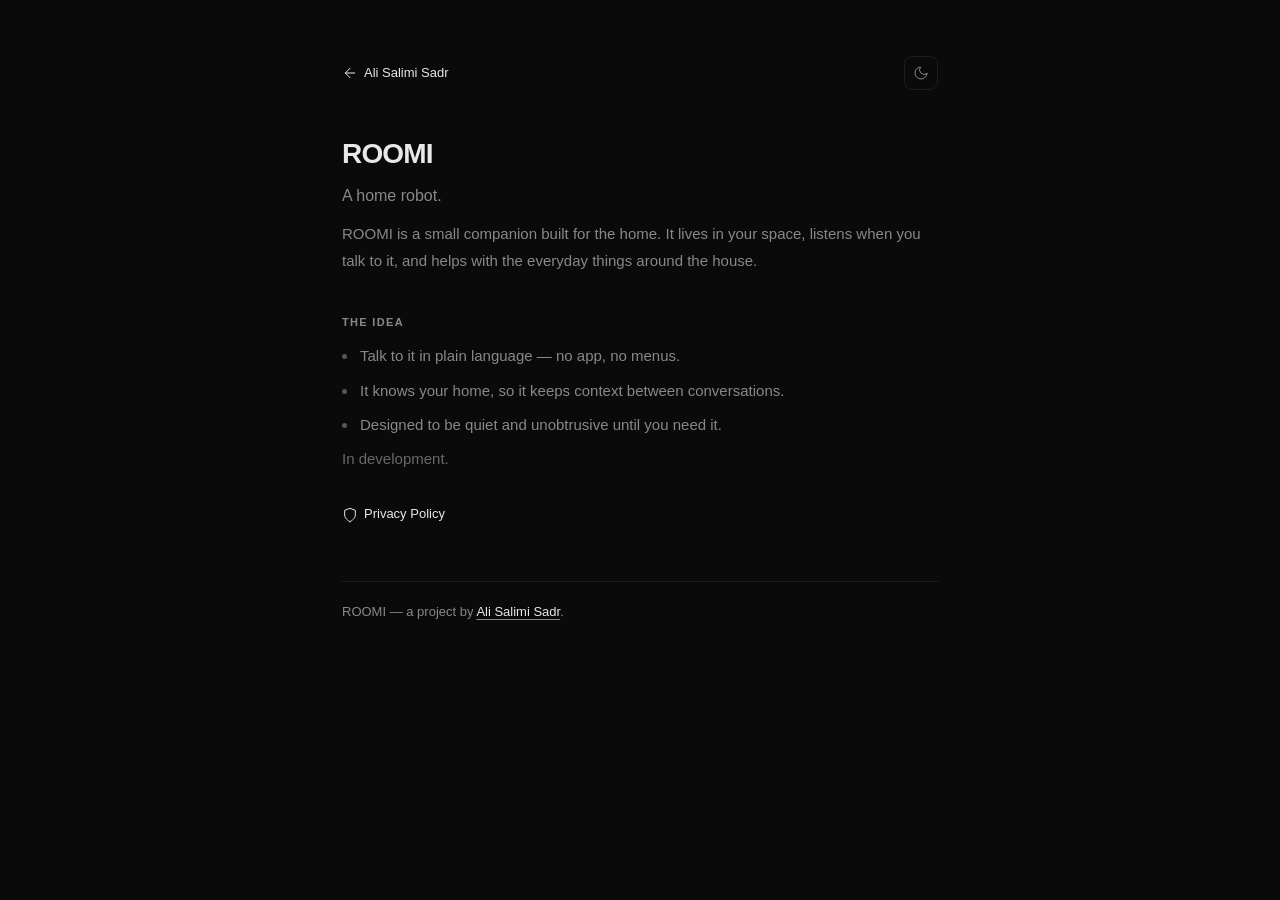
==== roomi/index.html @ 7fc235e6 "some changes" ====
<!DOCTYPE html>
<html lang="en">
<head>
  <meta charset="UTF-8" />
  <meta name="viewport" content="width=device-width, initial-scale=1.0" />

  <title>ROOMI | Home Robot</title>
  <meta name="description" content="ROOMI is a home robot — a small companion that lives in your space, listens, and helps with everyday things around the house." />
  <meta name="author" content="Ali Salimi Sadr" />
  <meta name="robots" content="index, follow" />
  <meta name="theme-color" content="#0a0a0a" />
  <link rel="canonical" href="https://similas.github.io/roomi/" />

  <meta property="og:title" content="ROOMI | Home Robot" />
  <meta property="og:description" content="A home robot — a small companion that lives in your space, listens, and helps with everyday things around the house." />
  <meta property="og:type" content="website" />
  <meta property="og:url" content="https://similas.github.io/roomi/" />

  <link rel="stylesheet" href="../styles.css" />
</head>
<body>

  <main class="subpage">

    <nav class="subpage-nav" aria-label="Page navigation">
      <a class="back-link" href="../">
        <svg width="16" height="16" viewBox="0 0 24 24" fill="none" stroke="currentColor" stroke-width="1.5" stroke-linecap="round" stroke-linejoin="round"><line x1="19" y1="12" x2="5" y2="12"/><polyline points="12 19 5 12 12 5"/></svg>
        <span>Ali Salimi Sadr</span>
      </a>
      <button class="theme-toggle" id="themeToggle" aria-label="Toggle theme">
        <svg class="icon-sun" width="16" height="16" viewBox="0 0 24 24" fill="none" stroke="currentColor" stroke-width="1.5" stroke-linecap="round" stroke-linejoin="round">
          <circle cx="12" cy="12" r="5"/><line x1="12" y1="1" x2="12" y2="3"/><line x1="12" y1="21" x2="12" y2="23"/><line x1="4.22" y1="4.22" x2="5.64" y2="5.64"/><line x1="18.36" y1="18.36" x2="19.78" y2="19.78"/><line x1="1" y1="12" x2="3" y2="12"/><line x1="21" y1="12" x2="23" y2="12"/><line x1="4.22" y1="19.78" x2="5.64" y2="18.36"/><line x1="18.36" y1="5.64" x2="19.78" y2="4.22"/>
        </svg>
        <svg class="icon-moon" width="16" height="16" viewBox="0 0 24 24" fill="none" stroke="currentColor" stroke-width="1.5" stroke-linecap="round" stroke-linejoin="round">
          <path d="M21 12.79A9 9 0 1 1 11.21 3 7 7 0 0 0 21 12.79z"/>
        </svg>
      </button>
    </nav>

    <h1>ROOMI</h1>
    <p class="lede">A home robot.</p>

    <p>
      ROOMI is a small companion built for the home. It lives in your space, listens when
      you talk to it, and helps with the everyday things around the house.
    </p>

    <h2>The idea</h2>
    <ul>
      <li>Talk to it in plain language — no app, no menus.</li>
      <li>It knows your home, so it keeps context between conversations.</li>
      <li>Designed to be quiet and unobtrusive until you need it.</li>
    </ul>

    <p class="meta-note">In development.</p>

    <div class="subpage-actions">
      <a class="back-link" href="privacy-policy/">
        <svg width="16" height="16" viewBox="0 0 24 24" fill="none" stroke="currentColor" stroke-width="1.5" stroke-linecap="round" stroke-linejoin="round"><path d="M12 22s8-4 8-10V5l-8-3-8 3v7c0 6 8 10 8 10z"/></svg>
        <span>Privacy Policy</span>
      </a>
    </div>

    <footer class="subpage-footer">
      ROOMI — a project by <a href="../">Ali Salimi Sadr</a>.
    </footer>

  </main>

  <script>
    const root = document.documentElement;
    const toggle = document.getElementById("themeToggle");
    root.setAttribute("data-theme", localStorage.getItem("theme") === "light" ? "light" : "dark");

    toggle.addEventListener("click", () => {
      const next = root.getAttribute("data-theme") === "light" ? "dark" : "light";
      root.setAttribute("data-theme", next);
      localStorage.setItem("theme", next);
    });
  </script>
</body>
</html>
---- styles.css ----
:root {
  --bg: #0a0a0a;
  --bg-sidebar: #0f0f0f;
  --surface: rgba(255,255,255,0.04);
  --border: rgba(255,255,255,0.08);
  --text: #e8e8e6;
  --text-secondary: #888;
  --transition: 300ms ease;
}

:root[data-theme="light"] {
  --bg: #fafafa;
  --bg-sidebar: #f0f0ee;
  --surface: rgba(0,0,0,0.03);
  --border: rgba(0,0,0,0.08);
  --text: #111;
  --text-secondary: #666;
}

*,
*::before,
*::after {
  box-sizing: border-box;
  margin: 0;
  padding: 0;
}

html {
  -webkit-font-smoothing: antialiased;
  -moz-osx-font-smoothing: grayscale;
}

body {
  font-family: -apple-system, BlinkMacSystemFont, "SF Pro Text", "SF Pro Display",
    "Helvetica Neue", Helvetica, Arial, sans-serif;
  background: var(--bg);
  color: var(--text);
  line-height: 1.6;
  transition: background var(--transition), color var(--transition);
  min-height: 100vh;
}

/* ── Page layout: two columns, full viewport ── */

.page {
  display: grid;
  grid-template-columns: 340px 1fr;
  min-height: 100vh;
}

/* ── Sidebar ── */

.sidebar {
  position: sticky;
  top: 0;
  height: 100vh;
  display: flex;
  flex-direction: column;
  justify-content: space-between;
  padding: 48px 36px 32px;
  background: var(--bg-sidebar);
  border-right: 1px solid var(--border);
  transition: background var(--transition), border-color var(--transition);
}

.sidebar-top {
  display: flex;
  flex-direction: column;
}

.avatar {
  width: 96px;
  height: 96px;
  border-radius: 50%;
  object-fit: cover;
  margin-bottom: 28px;
  border: 2px solid var(--border);
  transition: border-color var(--transition);
}

.sidebar h1 {
  font-size: 1.375rem;
  font-weight: 700;
  letter-spacing: -0.03em;
  line-height: 1.2;
  color: var(--text);
}

.role {
  font-size: 0.8125rem;
  font-weight: 500;
  color: var(--text-secondary);
  margin-top: 4px;
  letter-spacing: 0.01em;
}

.tagline {
  margin-top: 20px;
  font-size: 0.875rem;
  line-height: 1.65;
  color: var(--text-secondary);
}

/* ── Sidebar links ── */

.links {
  display: flex;
  flex-direction: column;
  gap: 8px;
  margin-top: auto;
  padding-top: 32px;
}

.links a {
  display: inline-flex;
  align-items: center;
  gap: 8px;
  padding: 8px 14px;
  border: 1px solid var(--border);
  border-radius: 8px;
  color: var(--text);
  text-decoration: none;
  font-size: 0.8125rem;
  font-weight: 500;
  transition: border-color var(--transition), background var(--transition);
}

.links a:hover {
  border-color: var(--text-secondary);
  background: var(--surface);
}

.links svg {
  flex-shrink: 0;
  opacity: 0.6;
}

.cr-wrapper {
  display: flex;
  flex-direction: column;
  gap: 4px;
}

.cr-label {
  font-size: 0.6875rem;
  font-style: italic;
  color: var(--text-secondary);
  opacity: 0.7;
  padding-left: 4px;
  letter-spacing: 0.02em;
}

/* ── GitHub contribution chart ── */

.gh-chart {
  width: 100%;
  margin-top: 8px;
  border-radius: 6px;
  filter: invert(1) hue-rotate(180deg);
  opacity: 0.85;
  transition: filter var(--transition), opacity var(--transition);
}

:root[data-theme="light"] .gh-chart {
  filter: none;
  opacity: 1;
}

/* ── Theme toggle ── */

.theme-toggle {
  appearance: none;
  background: none;
  border: 1px solid var(--border);
  border-radius: 8px;
  width: 34px;
  height: 34px;
  display: inline-flex;
  align-items: center;
  justify-content: center;
  cursor: pointer;
  color: var(--text-secondary);
  transition: color var(--transition), border-color var(--transition);
  margin-top: 24px;
  align-self: flex-start;
}

.theme-toggle:hover {
  color: var(--text);
  border-color: var(--text-secondary);
}

.icon-sun { display: none; }
:root[data-theme="light"] .icon-sun { display: block; }
:root[data-theme="light"] .icon-moon { display: none; }

/* ── Content ── */

.content {
  padding: 48px 56px;
  overflow-y: auto;
  height: 100vh;
}

.block {
  margin-bottom: 44px;
}

.block:last-child {
  margin-bottom: 0;
}

.section-label {
  font-size: 0.6875rem;
  font-weight: 600;
  letter-spacing: 0.12em;
  text-transform: uppercase;
  color: var(--text-secondary);
  margin-bottom: 16px;
}

.body-text {
  font-size: 0.9375rem;
  line-height: 1.75;
  color: var(--text-secondary);
}

/* ── Inline links ── */

.body-text a,
.entry a {
  color: var(--text);
  text-decoration-color: var(--text-secondary);
  text-underline-offset: 3px;
  transition: text-decoration-color var(--transition);
}

.body-text a:hover,
.entry a:hover {
  text-decoration-color: var(--text);
}

/* ── Entries ── */

.entries {
  display: flex;
  flex-direction: column;
}

.entry {
  padding: 16px 0;
  border-bottom: 1px solid var(--border);
}

.entry:first-child {
  padding-top: 0;
}

.entry:last-child {
  border-bottom: none;
  padding-bottom: 0;
}

.entry h2 {
  font-size: 0.9375rem;
  font-weight: 600;
  letter-spacing: -0.02em;
  margin-bottom: 6px;
  color: var(--text);
}

.entry p {
  font-size: 0.875rem;
  line-height: 1.7;
  color: var(--text-secondary);
}

/* ── Timeline ── */

.timeline {
  position: relative;
  padding-left: 24px;
  border-left: 1px solid var(--border);
  transition: border-color var(--transition);
}

.tl-item {
  position: relative;
  padding-bottom: 32px;
}

.tl-item:last-child {
  padding-bottom: 48px;
}

/* Dashed blue line over last item */
.tl-item:last-child::after {
  content: "";
  position: absolute;
  left: -25px;
  top: 0;
  bottom: 0;
  width: 3px;
  background: var(--bg);
  border-left: 2px dashed #3b82f6;
  opacity: 0.5;
  mask-image: linear-gradient(to bottom, #000 70%, transparent);
  -webkit-mask-image: linear-gradient(to bottom, #000 70%, transparent);
}

/* Dot */
.tl-item::before {
  content: "";
  position: absolute;
  left: -28.5px;
  top: 4px;
  width: 9px;
  height: 9px;
  border-radius: 50%;
  background: var(--text-secondary);
  border: 2px solid var(--bg);
  z-index: 1;
  transition: background var(--transition), border-color var(--transition);
}

.tl-item:last-child::before {
  background: #3b82f6;
  border-color: transparent;
  box-shadow: 0 0 0 3px rgba(59, 130, 246, 0.25);
  animation: pulse-dot 2s ease-in-out infinite;
}

@keyframes pulse-dot {
  0%, 100% { box-shadow: 0 0 0 3px rgba(59, 130, 246, 0.25); }
  50% { box-shadow: 0 0 0 6px rgba(59, 130, 246, 0); }
}

.tl-date {
  font-size: 0.6875rem;
  font-weight: 500;
  color: var(--text-secondary);
  letter-spacing: 0.02em;
}

.tl-body h2 {
  font-size: 0.9375rem;
  font-weight: 600;
  letter-spacing: -0.02em;
  margin: 4px 0 6px;
  color: var(--text);
}

.tl-badge {
  font-size: 0.625rem;
  font-weight: 600;
  letter-spacing: 0.06em;
  text-transform: uppercase;
  color: var(--text-secondary);
  border: 1px solid var(--border);
  border-radius: 4px;
  padding: 1px 6px;
  margin-left: 6px;
  vertical-align: middle;
}

.tl-body p {
  font-size: 0.875rem;
  line-height: 1.7;
  color: var(--text-secondary);
}

.tl-links {
  display: flex;
  flex-wrap: wrap;
  gap: 8px;
  margin-top: 10px;
}

.tl-links a {
  display: inline-flex;
  align-items: center;
  gap: 6px;
  padding: 5px 12px;
  border: 1px solid var(--border);
  border-radius: 6px;
  color: var(--text);
  text-decoration: none;
  font-size: 0.75rem;
  font-weight: 500;
  transition: border-color var(--transition), background var(--transition);
}

.tl-links a:hover {
  border-color: var(--text-secondary);
  background: var(--surface);
}

.tl-links svg {
  flex-shrink: 0;
  opacity: 0.6;
}

/* ── Sub-pages (ROOMI, privacy policy) ── */

.subpage {
  max-width: 660px;
  margin: 0 auto;
  padding: 56px 32px 96px;
}

.subpage-nav {
  display: flex;
  align-items: center;
  justify-content: space-between;
  gap: 16px;
  margin-bottom: 48px;
}

.back-link {
  display: inline-flex;
  align-items: center;
  gap: 6px;
  color: var(--text-secondary);
  text-decoration: none;
  font-size: 0.8125rem;
  font-weight: 500;
  transition: color var(--transition);
}

.back-link:hover {
  color: var(--text);
}

.subpage-nav .theme-toggle {
  margin-top: 0;
}

.subpage h1 {
  font-size: 1.75rem;
  font-weight: 700;
  letter-spacing: -0.03em;
  line-height: 1.15;
  color: var(--text);
}

.subpage .lede {
  margin-top: 12px;
  font-size: 1rem;
  line-height: 1.7;
  color: var(--text-secondary);
}

.subpage h2 {
  font-size: 0.6875rem;
  font-weight: 600;
  letter-spacing: 0.12em;
  text-transform: uppercase;
  color: var(--text-secondary);
  margin: 40px 0 12px;
}

.subpage p,
.subpage li {
  font-size: 0.9375rem;
  line-height: 1.75;
  color: var(--text-secondary);
}

.subpage ul {
  list-style: none;
  display: flex;
  flex-direction: column;
  gap: 8px;
}

.subpage li {
  position: relative;
  padding-left: 18px;
}

.subpage li::before {
  content: "";
  position: absolute;
  left: 0;
  top: 11px;
  width: 5px;
  height: 5px;
  border-radius: 50%;
  background: var(--text-secondary);
  opacity: 0.6;
}

.subpage p + p {
  margin-top: 12px;
}

.subpage a {
  color: var(--text);
  text-decoration-color: var(--text-secondary);
  text-underline-offset: 3px;
  transition: text-decoration-color var(--transition);
}

.subpage a:hover {
  text-decoration-color: var(--text);
}

.subpage-actions {
  display: flex;
  flex-wrap: wrap;
  gap: 8px;
  margin-top: 32px;
}

.meta-note {
  font-size: 0.75rem;
  color: var(--text-secondary);
  opacity: 0.75;
  margin-top: 8px;
}

.subpage-footer {
  margin-top: 56px;
  padding-top: 20px;
  border-top: 1px solid var(--border);
  font-size: 0.8125rem;
  color: var(--text-secondary);
  transition: border-color var(--transition);
}

/* ── Mobile: stack layout ── */

@media (max-width: 860px) {
  .page {
    grid-template-columns: 1fr;
  }

  .sidebar {
    position: relative;
    height: auto;
    border-right: none;
    border-bottom: 1px solid var(--border);
    padding: 36px 24px 28px;
  }

  .avatar {
    width: 72px;
    height: 72px;
  }

  .links {
    flex-direction: row;
    flex-wrap: wrap;
    gap: 8px;
  }

  .cr-wrapper {
    flex-direction: column;
  }

  .content {
    padding: 36px 24px 64px;
    height: auto;
    overflow-y: visible;
  }
}
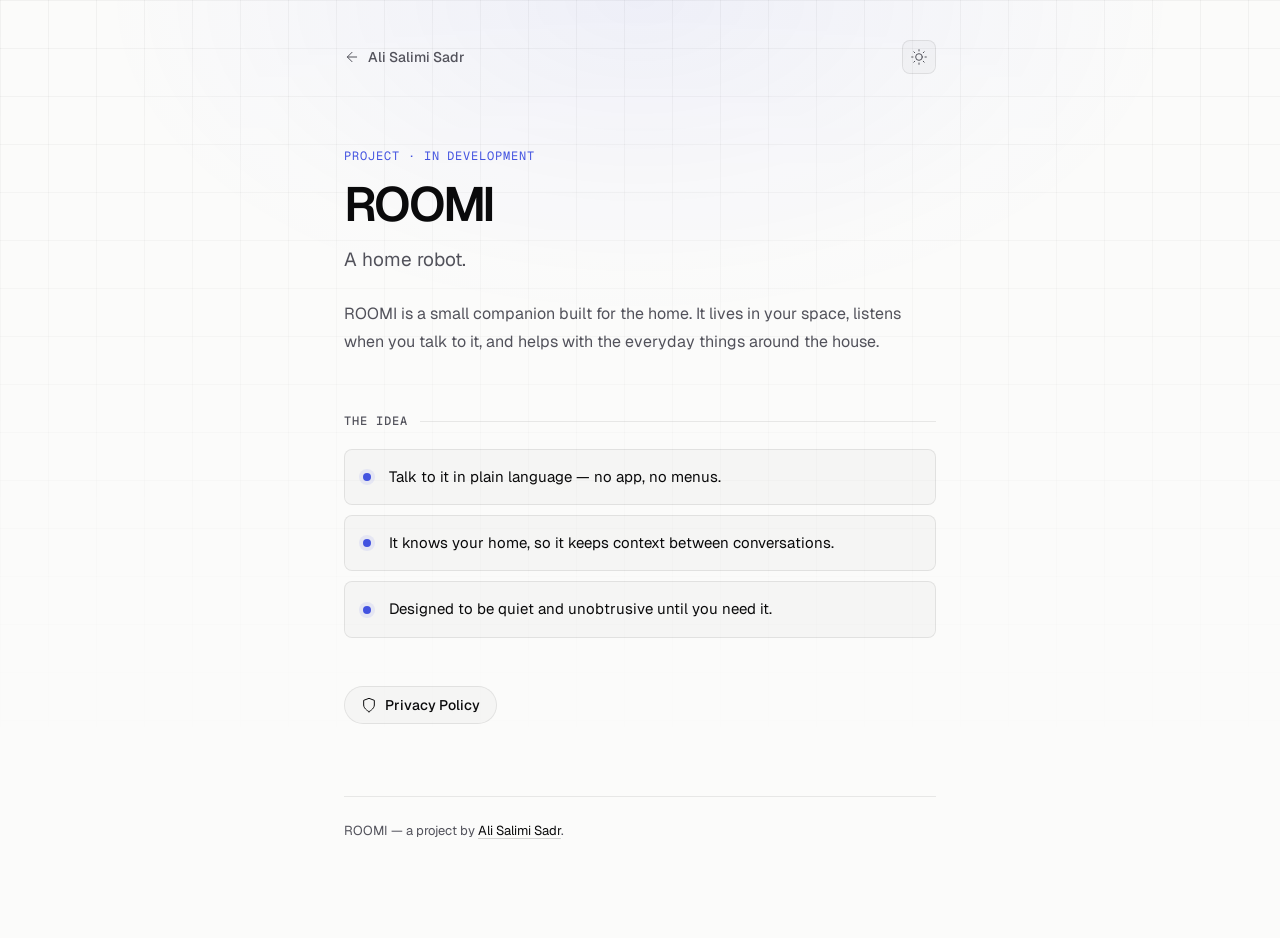
==== commit 07037863: "Redesign site and add "Places I've been" map - New single-column layout: sticky nav, hero with key s" ====
--- a/roomi/index.html
+++ b/roomi/index.html
@@ -3,12 +3,13 @@
 <head>
   <meta charset="UTF-8" />
   <meta name="viewport" content="width=device-width, initial-scale=1.0" />
+  <meta name="theme-color" content="#09090b" />
+  <script src="../theme.js"></script>
 
   <title>ROOMI | Home Robot</title>
   <meta name="description" content="ROOMI is a home robot — a small companion that lives in your space, listens, and helps with everyday things around the house." />
   <meta name="author" content="Ali Salimi Sadr" />
   <meta name="robots" content="index, follow" />
-  <meta name="theme-color" content="#0a0a0a" />
   <link rel="canonical" href="https://similas.github.io/roomi/" />
 
   <meta property="og:title" content="ROOMI | Home Robot" />
@@ -16,6 +17,10 @@
   <meta property="og:type" content="website" />
   <meta property="og:url" content="https://similas.github.io/roomi/" />
 
+  <link rel="icon" href="../favicon.svg" type="image/svg+xml" />
+  <link rel="preconnect" href="https://fonts.googleapis.com" />
+  <link rel="preconnect" href="https://fonts.gstatic.com" crossorigin />
+  <link rel="stylesheet" href="https://fonts.googleapis.com/css2?family=Geist:wght@400;500;600;700&family=Geist+Mono:wght@400;500&display=swap" />
   <link rel="stylesheet" href="../styles.css" />
 </head>
 <body>
@@ -27,16 +32,17 @@
         <svg width="16" height="16" viewBox="0 0 24 24" fill="none" stroke="currentColor" stroke-width="1.5" stroke-linecap="round" stroke-linejoin="round"><line x1="19" y1="12" x2="5" y2="12"/><polyline points="12 19 5 12 12 5"/></svg>
         <span>Ali Salimi Sadr</span>
       </a>
-      <button class="theme-toggle" id="themeToggle" aria-label="Toggle theme">
-        <svg class="icon-sun" width="16" height="16" viewBox="0 0 24 24" fill="none" stroke="currentColor" stroke-width="1.5" stroke-linecap="round" stroke-linejoin="round">
+      <button class="icon-btn theme-toggle" id="themeToggle" type="button" aria-label="Toggle color theme">
+        <svg aria-hidden="true" class="icon-sun" width="16" height="16" viewBox="0 0 24 24" fill="none" stroke="currentColor" stroke-width="1.5" stroke-linecap="round" stroke-linejoin="round">
           <circle cx="12" cy="12" r="5"/><line x1="12" y1="1" x2="12" y2="3"/><line x1="12" y1="21" x2="12" y2="23"/><line x1="4.22" y1="4.22" x2="5.64" y2="5.64"/><line x1="18.36" y1="18.36" x2="19.78" y2="19.78"/><line x1="1" y1="12" x2="3" y2="12"/><line x1="21" y1="12" x2="23" y2="12"/><line x1="4.22" y1="19.78" x2="5.64" y2="18.36"/><line x1="18.36" y1="5.64" x2="19.78" y2="4.22"/>
         </svg>
-        <svg class="icon-moon" width="16" height="16" viewBox="0 0 24 24" fill="none" stroke="currentColor" stroke-width="1.5" stroke-linecap="round" stroke-linejoin="round">
+        <svg aria-hidden="true" class="icon-moon" width="16" height="16" viewBox="0 0 24 24" fill="none" stroke="currentColor" stroke-width="1.5" stroke-linecap="round" stroke-linejoin="round">
           <path d="M21 12.79A9 9 0 1 1 11.21 3 7 7 0 0 0 21 12.79z"/>
         </svg>
       </button>
     </nav>
 
+    <p class="eyebrow">Project · In development</p>
     <h1>ROOMI</h1>
     <p class="lede">A home robot.</p>
 
@@ -52,10 +58,8 @@
       <li>Designed to be quiet and unobtrusive until you need it.</li>
     </ul>
 
-    <p class="meta-note">In development.</p>
-
     <div class="subpage-actions">
-      <a class="back-link" href="privacy-policy/">
+      <a class="btn" href="privacy-policy/">
         <svg width="16" height="16" viewBox="0 0 24 24" fill="none" stroke="currentColor" stroke-width="1.5" stroke-linecap="round" stroke-linejoin="round"><path d="M12 22s8-4 8-10V5l-8-3-8 3v7c0 6 8 10 8 10z"/></svg>
         <span>Privacy Policy</span>
       </a>
@@ -67,16 +71,5 @@
 
   </main>
 
-  <script>
-    const root = document.documentElement;
-    const toggle = document.getElementById("themeToggle");
-    root.setAttribute("data-theme", localStorage.getItem("theme") === "light" ? "light" : "dark");
-
-    toggle.addEventListener("click", () => {
-      const next = root.getAttribute("data-theme") === "light" ? "dark" : "light";
-      root.setAttribute("data-theme", next);
-      localStorage.setItem("theme", next);
-    });
-  </script>
 </body>
 </html>
--- a/styles.css
+++ b/styles.css
@@ -1,21 +1,66 @@
+/* ─────────────────────────────────────────────
+   Tokens
+   Dark is the default; light is applied by theme.js
+   (stored choice, else the OS preference).
+   ───────────────────────────────────────────── */
+
 :root {
-  --bg: #0a0a0a;
-  --bg-sidebar: #0f0f0f;
-  --surface: rgba(255,255,255,0.04);
-  --border: rgba(255,255,255,0.08);
-  --text: #e8e8e6;
-  --text-secondary: #888;
-  --transition: 300ms ease;
+  --bg: #09090b;
+  --bg-elev: #111114;
+  --surface: rgba(255, 255, 255, 0.03);
+  --surface-hover: rgba(255, 255, 255, 0.055);
+  --border: rgba(255, 255, 255, 0.08);
+  --border-strong: rgba(255, 255, 255, 0.16);
+  --text: #ededef;
+  --text-2: #a1a1aa;
+  --text-3: #85858f;
+  --accent: #8b9cff;
+  --accent-soft: rgba(139, 156, 255, 0.14);
+  --live: #4ade80;
+  --grid-line: rgba(255, 255, 255, 0.035);
+  --glow: rgba(120, 140, 255, 0.10);
+  --shadow: 0 1px 0 rgba(255, 255, 255, 0.04) inset, 0 12px 32px -12px rgba(0, 0, 0, 0.6);
+  --sea: #0c0c0f;
+  --land: #1b1b20;
+  --land-stroke: #2c2c33;
+  --land-visited: #2a2f52;
+
+  --font-sans: "Geist", -apple-system, BlinkMacSystemFont, "Segoe UI", Helvetica, Arial, sans-serif;
+  --font-mono: "Geist Mono", ui-monospace, SFMono-Regular, Menlo, monospace;
+
+  --radius: 14px;
+  --radius-sm: 8px;
+  --ease: cubic-bezier(0.2, 0.7, 0.2, 1);
+  --t: 220ms var(--ease);
+
+  color-scheme: dark;
 }
 
 :root[data-theme="light"] {
-  --bg: #fafafa;
-  --bg-sidebar: #f0f0ee;
-  --surface: rgba(0,0,0,0.03);
-  --border: rgba(0,0,0,0.08);
-  --text: #111;
-  --text-secondary: #666;
-}
+  --bg: #fbfbfa;
+  --bg-elev: #ffffff;
+  --surface: rgba(0, 0, 0, 0.022);
+  --surface-hover: rgba(0, 0, 0, 0.045);
+  --border: rgba(0, 0, 0, 0.08);
+  --border-strong: rgba(0, 0, 0, 0.16);
+  --text: #0a0a0b;
+  --text-2: #52525b;
+  --text-3: #6b6b73;
+  --accent: #4353e0;
+  --accent-soft: rgba(67, 83, 224, 0.09);
+  --live: #16a34a;
+  --grid-line: rgba(0, 0, 0, 0.04);
+  --glow: rgba(67, 83, 224, 0.07);
+  --shadow: 0 1px 2px rgba(0, 0, 0, 0.04), 0 12px 32px -16px rgba(0, 0, 0, 0.12);
+  --sea: #eef0f4;
+  --land: #ffffff;
+  --land-stroke: #d6d8de;
+  --land-visited: #dfe3fb;
+
+  color-scheme: light;
+}
+
+/* ── Base ── */
 
 *,
 *::before,
@@ -28,384 +73,871 @@
 html {
   -webkit-font-smoothing: antialiased;
   -moz-osx-font-smoothing: grayscale;
+  text-rendering: optimizeLegibility;
+  scroll-behavior: smooth;
+  scroll-padding-top: 80px;
 }
 
 body {
-  font-family: -apple-system, BlinkMacSystemFont, "SF Pro Text", "SF Pro Display",
-    "Helvetica Neue", Helvetica, Arial, sans-serif;
+  font-family: var(--font-sans);
+  font-size: 16px;
+  line-height: 1.6;
   background: var(--bg);
   color: var(--text);
-  line-height: 1.6;
-  transition: background var(--transition), color var(--transition);
   min-height: 100vh;
-}
-
-/* ── Page layout: two columns, full viewport ── */
-
-.page {
-  display: grid;
-  grid-template-columns: 340px 1fr;
-  min-height: 100vh;
-}
-
-/* ── Sidebar ── */
-
-.sidebar {
+  overflow-x: hidden;
+  transition: background-color var(--t), color var(--t);
+}
+
+/* Faint engineering grid + glow, fading out below the hero */
+body::before {
+  content: "";
+  position: absolute;
+  inset: 0 0 auto 0;
+  height: 900px;
+  z-index: -1;
+  pointer-events: none;
+  background:
+    radial-gradient(ellipse 60% 50% at 50% 0%, var(--glow), transparent 70%),
+    linear-gradient(var(--grid-line) 1px, transparent 1px) 0 0 / 48px 48px,
+    linear-gradient(90deg, var(--grid-line) 1px, transparent 1px) 0 0 / 48px 48px;
+  -webkit-mask-image: linear-gradient(to bottom, #000 0%, transparent 85%);
+  mask-image: linear-gradient(to bottom, #000 0%, transparent 85%);
+}
+
+::selection {
+  background: var(--accent-soft);
+  color: var(--text);
+}
+
+a {
+  color: inherit;
+}
+
+:focus-visible {
+  outline: 2px solid var(--accent);
+  outline-offset: 3px;
+  border-radius: 6px;
+}
+
+.wrap {
+  width: 100%;
+  max-width: 760px;
+  margin: 0 auto;
+  padding: 0 24px;
+}
+
+.skip-link {
+  position: absolute;
+  left: 16px;
+  top: -48px;
+  z-index: 100;
+  padding: 8px 14px;
+  border-radius: var(--radius-sm);
+  background: var(--text);
+  color: var(--bg);
+  font-size: 0.875rem;
+  text-decoration: none;
+  transition: top var(--t);
+}
+
+.skip-link:focus {
+  top: 12px;
+}
+
+/* ── Nav ── */
+
+.nav {
   position: sticky;
   top: 0;
-  height: 100vh;
-  display: flex;
-  flex-direction: column;
-  justify-content: space-between;
-  padding: 48px 36px 32px;
-  background: var(--bg-sidebar);
-  border-right: 1px solid var(--border);
-  transition: background var(--transition), border-color var(--transition);
-}
-
-.sidebar-top {
-  display: flex;
-  flex-direction: column;
-}
-
-.avatar {
-  width: 96px;
-  height: 96px;
+  z-index: 50;
+  border-bottom: 1px solid transparent;
+  transition: background-color var(--t), border-color var(--t), backdrop-filter var(--t);
+}
+
+.nav.is-scrolled {
+  background: color-mix(in srgb, var(--bg) 78%, transparent);
+  border-bottom-color: var(--border);
+  -webkit-backdrop-filter: saturate(180%) blur(14px);
+  backdrop-filter: saturate(180%) blur(14px);
+}
+
+.nav-inner {
+  height: 60px;
+  display: flex;
+  align-items: center;
+  gap: 24px;
+}
+
+.nav-name {
+  font-weight: 600;
+  font-size: 0.9375rem;
+  letter-spacing: -0.01em;
+  text-decoration: none;
+  margin-right: auto;
+  opacity: 0;
+  transform: translateY(4px);
+  transition: opacity var(--t), transform var(--t);
+}
+
+.nav.is-scrolled .nav-name {
+  opacity: 1;
+  transform: none;
+}
+
+.nav-links {
+  display: flex;
+  gap: 4px;
+}
+
+.nav-links a {
+  padding: 6px 10px;
+  border-radius: var(--radius-sm);
+  font-size: 0.8125rem;
+  color: var(--text-2);
+  text-decoration: none;
+  transition: color var(--t), background-color var(--t);
+}
+
+.nav-links a:hover {
+  color: var(--text);
+  background: var(--surface-hover);
+}
+
+.icon-btn {
+  appearance: none;
+  display: inline-grid;
+  place-items: center;
+  width: 34px;
+  height: 34px;
+  border: 1px solid var(--border);
+  border-radius: var(--radius-sm);
+  background: var(--surface);
+  color: var(--text-2);
+  cursor: pointer;
+  transition: color var(--t), border-color var(--t), background-color var(--t);
+}
+
+.icon-btn:hover {
+  color: var(--text);
+  border-color: var(--border-strong);
+}
+
+.icon-sun { display: none; }
+:root[data-theme="light"] .icon-sun { display: block; }
+:root[data-theme="light"] .icon-moon { display: none; }
+
+/* ── Hero ── */
+
+.hero {
+  padding: 72px 0 8px;
+}
+
+.hero-avatar {
+  width: 80px;
+  height: 80px;
   border-radius: 50%;
   object-fit: cover;
-  margin-bottom: 28px;
-  border: 2px solid var(--border);
-  transition: border-color var(--transition);
-}
-
-.sidebar h1 {
-  font-size: 1.375rem;
-  font-weight: 700;
-  letter-spacing: -0.03em;
-  line-height: 1.2;
-  color: var(--text);
-}
-
-.role {
-  font-size: 0.8125rem;
-  font-weight: 500;
-  color: var(--text-secondary);
-  margin-top: 4px;
-  letter-spacing: 0.01em;
-}
-
-.tagline {
+  display: block;
+  box-shadow: 0 0 0 1px var(--border-strong), 0 0 0 6px var(--surface);
+}
+
+.status {
+  display: inline-flex;
+  align-items: center;
+  gap: 10px;
+  margin-top: 32px;
+  font-family: var(--font-mono);
+  font-size: 0.75rem;
+  letter-spacing: 0.02em;
+  color: var(--text-2);
+}
+
+.live-dot {
+  position: relative;
+  width: 7px;
+  height: 7px;
+  border-radius: 50%;
+  background: var(--live);
+}
+
+.live-dot::after {
+  content: "";
+  position: absolute;
+  inset: 0;
+  border-radius: 50%;
+  background: var(--live);
+  animation: ping 2.4s var(--ease) infinite;
+}
+
+@keyframes ping {
+  0% { transform: scale(1); opacity: 0.6; }
+  80%, 100% { transform: scale(3); opacity: 0; }
+}
+
+.hero h1 {
+  margin-top: 14px;
+  font-size: clamp(2.5rem, 7vw, 3.75rem);
+  font-weight: 600;
+  letter-spacing: -0.045em;
+  line-height: 1.02;
+}
+
+.hero-lede {
   margin-top: 20px;
-  font-size: 0.875rem;
-  line-height: 1.65;
-  color: var(--text-secondary);
-}
-
-/* ── Sidebar links ── */
-
-.links {
-  display: flex;
-  flex-direction: column;
-  gap: 8px;
-  margin-top: auto;
-  padding-top: 32px;
-}
-
-.links a {
+  max-width: 560px;
+  font-size: clamp(1.0625rem, 2.2vw, 1.1875rem);
+  line-height: 1.6;
+  color: var(--text-2);
+}
+
+.hero-lede em {
+  font-style: normal;
+  color: var(--text);
+}
+
+.hero-actions {
+  display: flex;
+  flex-wrap: wrap;
+  gap: 10px;
+  margin-top: 32px;
+}
+
+.btn {
   display: inline-flex;
   align-items: center;
   gap: 8px;
-  padding: 8px 14px;
+  height: 38px;
+  padding: 0 16px;
   border: 1px solid var(--border);
-  border-radius: 8px;
-  color: var(--text);
+  border-radius: 999px;
+  background: var(--surface);
+  color: var(--text);
+  font-size: 0.875rem;
+  font-weight: 500;
   text-decoration: none;
-  font-size: 0.8125rem;
+  transition: border-color var(--t), background-color var(--t), transform var(--t);
+}
+
+.btn:hover {
+  border-color: var(--border-strong);
+  background: var(--surface-hover);
+  transform: translateY(-1px);
+}
+
+.btn-primary {
+  background: var(--text);
+  border-color: var(--text);
+  color: var(--bg);
+}
+
+.btn-primary:hover {
+  background: var(--text);
+  opacity: 0.88;
+}
+
+/* Stats */
+
+.stats {
+  display: grid;
+  grid-template-columns: repeat(4, 1fr);
+  margin-top: 56px;
+  border: 1px solid var(--border);
+  border-radius: var(--radius);
+  background: var(--surface);
+  overflow: hidden;
+}
+
+.stats > div {
+  padding: 18px 20px;
+  display: flex;
+  flex-direction: column-reverse;
+  gap: 4px;
+}
+
+.stats > div + div {
+  border-left: 1px solid var(--border);
+}
+
+.stats dt {
+  font-size: 0.75rem;
+  color: var(--text-3);
+  line-height: 1.35;
+}
+
+.stats dd {
+  font-size: 1.5rem;
+  font-weight: 600;
+  letter-spacing: -0.03em;
+  font-variant-numeric: tabular-nums;
+}
+
+/* ── Sections ── */
+
+.section {
+  padding-top: 96px;
+}
+
+.section-title {
+  display: flex;
+  align-items: center;
+  gap: 12px;
+  margin-bottom: 28px;
+  font-family: var(--font-mono);
+  font-size: 0.75rem;
   font-weight: 500;
-  transition: border-color var(--transition), background var(--transition);
-}
-
-.links a:hover {
-  border-color: var(--text-secondary);
-  background: var(--surface);
-}
-
-.links svg {
-  flex-shrink: 0;
-  opacity: 0.6;
-}
-
-.cr-wrapper {
-  display: flex;
-  flex-direction: column;
-  gap: 4px;
-}
-
-.cr-label {
-  font-size: 0.6875rem;
-  font-style: italic;
-  color: var(--text-secondary);
-  opacity: 0.7;
-  padding-left: 4px;
-  letter-spacing: 0.02em;
-}
-
-/* ── GitHub contribution chart ── */
-
-.gh-chart {
-  width: 100%;
-  margin-top: 8px;
-  border-radius: 6px;
-  filter: invert(1) hue-rotate(180deg);
-  opacity: 0.85;
-  transition: filter var(--transition), opacity var(--transition);
-}
-
-:root[data-theme="light"] .gh-chart {
-  filter: none;
-  opacity: 1;
-}
-
-/* ── Theme toggle ── */
-
-.theme-toggle {
-  appearance: none;
-  background: none;
-  border: 1px solid var(--border);
-  border-radius: 8px;
-  width: 34px;
-  height: 34px;
-  display: inline-flex;
-  align-items: center;
-  justify-content: center;
-  cursor: pointer;
-  color: var(--text-secondary);
-  transition: color var(--transition), border-color var(--transition);
-  margin-top: 24px;
-  align-self: flex-start;
-}
-
-.theme-toggle:hover {
-  color: var(--text);
-  border-color: var(--text-secondary);
-}
-
-.icon-sun { display: none; }
-:root[data-theme="light"] .icon-sun { display: block; }
-:root[data-theme="light"] .icon-moon { display: none; }
-
-/* ── Content ── */
-
-.content {
-  padding: 48px 56px;
-  overflow-y: auto;
-  height: 100vh;
-}
-
-.block {
-  margin-bottom: 44px;
-}
-
-.block:last-child {
-  margin-bottom: 0;
-}
-
-.section-label {
-  font-size: 0.6875rem;
-  font-weight: 600;
-  letter-spacing: 0.12em;
+  letter-spacing: 0.08em;
   text-transform: uppercase;
-  color: var(--text-secondary);
-  margin-bottom: 16px;
-}
-
-.body-text {
-  font-size: 0.9375rem;
+  color: var(--text-2);
+}
+
+.section-title span {
+  color: var(--accent);
+}
+
+.section-title::after {
+  content: "";
+  flex: 1;
+  height: 1px;
+  background: var(--border);
+}
+
+.prose p {
+  font-size: 1.0625rem;
   line-height: 1.75;
-  color: var(--text-secondary);
-}
-
-/* ── Inline links ── */
-
-.body-text a,
-.entry a {
-  color: var(--text);
-  text-decoration-color: var(--text-secondary);
-  text-underline-offset: 3px;
-  transition: text-decoration-color var(--transition);
-}
-
-.body-text a:hover,
-.entry a:hover {
-  text-decoration-color: var(--text);
-}
-
-/* ── Entries ── */
-
-.entries {
-  display: flex;
-  flex-direction: column;
-}
-
-.entry {
-  padding: 16px 0;
-  border-bottom: 1px solid var(--border);
-}
-
-.entry:first-child {
-  padding-top: 0;
-}
-
-.entry:last-child {
-  border-bottom: none;
-  padding-bottom: 0;
-}
-
-.entry h2 {
-  font-size: 0.9375rem;
-  font-weight: 600;
-  letter-spacing: -0.02em;
-  margin-bottom: 6px;
-  color: var(--text);
-}
-
-.entry p {
-  font-size: 0.875rem;
-  line-height: 1.7;
-  color: var(--text-secondary);
-}
-
-/* ── Timeline ── */
+  color: var(--text-2);
+}
+
+.prose p + p {
+  margin-top: 18px;
+}
+
+.prose strong {
+  font-weight: 500;
+  color: var(--text);
+}
+
+/* ── Timeline (experience & education) ── */
 
 .timeline {
+  list-style: none;
   position: relative;
-  padding-left: 24px;
-  border-left: 1px solid var(--border);
-  transition: border-color var(--transition);
 }
 
 .tl-item {
   position: relative;
-  padding-bottom: 32px;
+  display: grid;
+  grid-template-columns: 120px 1fr;
+  gap: 24px;
+  padding: 0 0 36px;
 }
 
 .tl-item:last-child {
-  padding-bottom: 48px;
-}
-
-/* Dashed blue line over last item */
-.tl-item:last-child::after {
-  content: "";
-  position: absolute;
-  left: -25px;
-  top: 0;
-  bottom: 0;
-  width: 3px;
-  background: var(--bg);
-  border-left: 2px dashed #3b82f6;
-  opacity: 0.5;
-  mask-image: linear-gradient(to bottom, #000 70%, transparent);
-  -webkit-mask-image: linear-gradient(to bottom, #000 70%, transparent);
-}
-
-/* Dot */
+  padding-bottom: 0;
+}
+
+/* Rail */
 .tl-item::before {
   content: "";
   position: absolute;
-  left: -28.5px;
-  top: 4px;
-  width: 9px;
-  height: 9px;
+  left: 132px;
+  top: 14px;
+  bottom: -6px;
+  width: 1px;
+  background: var(--border);
+}
+
+.tl-item:last-child::before {
+  display: none;
+}
+
+/* Node */
+.tl-item::after {
+  content: "";
+  position: absolute;
+  left: 129px;
+  top: 6px;
+  width: 7px;
+  height: 7px;
   border-radius: 50%;
-  background: var(--text-secondary);
-  border: 2px solid var(--bg);
-  z-index: 1;
-  transition: background var(--transition), border-color var(--transition);
-}
-
-.tl-item:last-child::before {
-  background: #3b82f6;
-  border-color: transparent;
-  box-shadow: 0 0 0 3px rgba(59, 130, 246, 0.25);
-  animation: pulse-dot 2s ease-in-out infinite;
-}
-
-@keyframes pulse-dot {
-  0%, 100% { box-shadow: 0 0 0 3px rgba(59, 130, 246, 0.25); }
-  50% { box-shadow: 0 0 0 6px rgba(59, 130, 246, 0); }
+  background: var(--bg);
+  box-shadow: 0 0 0 1.5px var(--text-3);
+}
+
+.tl-item.is-current::after {
+  background: var(--accent);
+  box-shadow: 0 0 0 4px var(--accent-soft);
 }
 
 .tl-date {
+  font-family: var(--font-mono);
+  font-size: 0.75rem;
+  color: var(--text-3);
+  padding-top: 2px;
+  white-space: nowrap;
+}
+
+.tl-body {
+  padding-left: 20px;
+}
+
+.tl-body h3 {
+  display: flex;
+  align-items: center;
+  gap: 10px;
+  font-size: 1rem;
+  font-weight: 600;
+  letter-spacing: -0.015em;
+  line-height: 1.4;
+}
+
+.tl-role {
+  margin-top: 2px;
+  font-size: 0.875rem;
+  color: var(--text-2);
+}
+
+.tl-body > p:not(.tl-role) {
+  margin-top: 10px;
+  font-size: 0.9375rem;
+  line-height: 1.7;
+  color: var(--text-2);
+}
+
+.badge-now {
+  font-family: var(--font-mono);
+  font-size: 0.625rem;
+  font-weight: 500;
+  letter-spacing: 0.08em;
+  text-transform: uppercase;
+  color: var(--accent);
+  background: var(--accent-soft);
+  border-radius: 999px;
+  padding: 2px 8px;
+}
+
+.chips {
+  display: flex;
+  flex-wrap: wrap;
+  gap: 6px;
+  margin-top: 14px;
+}
+
+.chip {
+  display: inline-flex;
+  align-items: center;
+  gap: 5px;
+  height: 26px;
+  padding: 0 10px;
+  border: 1px solid var(--border);
+  border-radius: 999px;
+  font-family: var(--font-mono);
   font-size: 0.6875rem;
+  color: var(--text-2);
+  text-decoration: none;
+  transition: color var(--t), border-color var(--t), background-color var(--t);
+}
+
+.chip span {
+  opacity: 0.6;
+  transition: transform var(--t), opacity var(--t);
+}
+
+.chip:hover {
+  color: var(--text);
+  border-color: var(--border-strong);
+  background: var(--surface-hover);
+}
+
+.chip:hover span {
+  opacity: 1;
+  transform: translate(1px, -1px);
+}
+
+/* ── Cards ── */
+
+.cards {
+  display: grid;
+  grid-template-columns: minmax(0, 1fr);
+  gap: 14px;
+}
+
+.card {
+  display: block;
+  padding: 22px;
+  border: 1px solid var(--border);
+  border-radius: var(--radius);
+  background: var(--bg-elev);
+  box-shadow: var(--shadow);
+  text-decoration: none;
+  transition: border-color var(--t), transform var(--t);
+}
+
+.card-link:hover {
+  border-color: var(--border-strong);
+  transform: translateY(-2px);
+}
+
+.card-head {
+  display: flex;
+  align-items: center;
+  justify-content: space-between;
+  margin-bottom: 18px;
+}
+
+.card-icon {
+  display: inline-grid;
+  place-items: center;
+  width: 38px;
+  height: 38px;
+  border: 1px solid var(--border);
+  border-radius: 10px;
+  background: var(--surface);
+  color: var(--text-2);
+}
+
+.pill {
+  font-family: var(--font-mono);
+  font-size: 0.6875rem;
+  color: var(--text-2);
+  border: 1px solid var(--border);
+  border-radius: 999px;
+  padding: 3px 10px;
+  text-decoration: none;
+}
+
+.pill-link:hover {
+  color: var(--text);
+  border-color: var(--border-strong);
+}
+
+.card h3 {
+  font-size: 1.0625rem;
+  font-weight: 600;
+  letter-spacing: -0.015em;
+}
+
+.card .arrow {
+  display: inline-block;
+  color: var(--text-3);
+  transition: transform var(--t), color var(--t);
+}
+
+.card-link:hover .arrow {
+  color: var(--text);
+  transform: translateX(3px);
+}
+
+.card p {
+  margin-top: 6px;
+  font-size: 0.9375rem;
+  line-height: 1.65;
+  color: var(--text-2);
+}
+
+.gh-chart-wrap {
+  margin-top: 16px;
+  overflow-x: auto;
+}
+
+.gh-chart {
+  display: block;
+  width: 100%;
+  min-width: 480px;
+  height: auto;
+}
+
+:root:not([data-theme="light"]) .gh-chart {
+  filter: invert(1) hue-rotate(180deg) brightness(0.95);
+}
+
+/* ── Rows (publications & honors) ── */
+
+.rows {
+  list-style: none;
+  border-top: 1px solid var(--border);
+}
+
+.row {
+  display: flex;
+  justify-content: space-between;
+  align-items: baseline;
+  gap: 24px;
+  padding: 18px 0;
+  border-bottom: 1px solid var(--border);
+}
+
+.row-title {
+  font-size: 0.9375rem;
   font-weight: 500;
-  color: var(--text-secondary);
-  letter-spacing: 0.02em;
-}
-
-.tl-body h2 {
-  font-size: 0.9375rem;
-  font-weight: 600;
-  letter-spacing: -0.02em;
-  margin: 4px 0 6px;
-  color: var(--text);
-}
-
-.tl-badge {
-  font-size: 0.625rem;
-  font-weight: 600;
-  letter-spacing: 0.06em;
-  text-transform: uppercase;
-  color: var(--text-secondary);
+  line-height: 1.5;
+  color: var(--text);
+  text-decoration: none;
+}
+
+a.row-title {
+  background-image: linear-gradient(var(--border-strong), var(--border-strong));
+  background-size: 100% 1px;
+  background-position: 0 100%;
+  background-repeat: no-repeat;
+  transition: background-image var(--t);
+}
+
+a.row-title:hover {
+  background-image: linear-gradient(var(--text), var(--text));
+}
+
+.row-sub {
+  margin-top: 4px;
+  font-size: 0.8125rem;
+  color: var(--text-3);
+}
+
+.row-meta {
+  flex-shrink: 0;
+  font-family: var(--font-mono);
+  font-size: 0.75rem;
+  color: var(--text-3);
+}
+
+/* ── Places map ── */
+
+.map-card {
+  position: relative;
   border: 1px solid var(--border);
-  border-radius: 4px;
-  padding: 1px 6px;
-  margin-left: 6px;
-  vertical-align: middle;
-}
-
-.tl-body p {
+  border-radius: var(--radius);
+  overflow: hidden;
+  background: var(--bg-elev);
+  box-shadow: var(--shadow);
+}
+
+.map {
+  height: 420px;
+  width: 100%;
+  background: var(--bg-elev);
+}
+
+.map-count,
+.map-hint {
+  position: absolute;
+  z-index: 500;
+  font-family: var(--font-mono);
+  font-size: 0.6875rem;
+  pointer-events: none;
+  padding: 5px 10px;
+  border: 1px solid var(--border);
+  border-radius: 999px;
+  background: color-mix(in srgb, var(--bg-elev) 82%, transparent);
+  -webkit-backdrop-filter: blur(8px);
+  backdrop-filter: blur(8px);
+}
+
+.map-count {
+  top: 14px;
+  left: 14px;
+  color: var(--text);
+}
+
+.map-hint {
+  bottom: 14px;
+  left: 14px;
+  color: var(--text-2);
+  transition: opacity var(--t);
+}
+
+.map-card.is-active .map-hint {
+  opacity: 0;
+}
+
+.map-fallback {
+  display: grid;
+  place-items: center;
+  height: 100%;
+  color: var(--text-3);
   font-size: 0.875rem;
-  line-height: 1.7;
-  color: var(--text-secondary);
-}
-
-.tl-links {
+}
+
+.city-list {
+  list-style: none;
   display: flex;
   flex-wrap: wrap;
   gap: 8px;
-  margin-top: 10px;
-}
-
-.tl-links a {
+  margin-top: 16px;
+}
+
+.city-list button {
+  appearance: none;
   display: inline-flex;
   align-items: center;
-  gap: 6px;
-  padding: 5px 12px;
+  gap: 8px;
+  height: 32px;
+  padding: 0 12px;
   border: 1px solid var(--border);
-  border-radius: 6px;
-  color: var(--text);
-  text-decoration: none;
-  font-size: 0.75rem;
+  border-radius: 999px;
+  background: var(--surface);
+  color: var(--text);
+  font: inherit;
+  font-size: 0.8125rem;
+  cursor: pointer;
+  transition: border-color var(--t), background-color var(--t);
+}
+
+.city-list button:hover,
+.city-list button[aria-pressed="true"] {
+  border-color: var(--accent);
+  background: var(--accent-soft);
+}
+
+.city-list .country {
+  font-family: var(--font-mono);
+  font-size: 0.6875rem;
+  color: var(--text-3);
+}
+
+.city-list .dot {
+  width: 6px;
+  height: 6px;
+  border-radius: 50%;
+  background: var(--accent);
+}
+
+/* Leaflet overrides */
+
+.leaflet-container {
+  font-family: var(--font-sans);
+  background: var(--sea);
+}
+
+/* CSS beats SVG presentation attributes, so the land follows the theme */
+.leaflet-container path.land {
+  fill: var(--land);
+  stroke: var(--land-stroke);
+  transition: fill var(--t), stroke var(--t);
+}
+
+.leaflet-container path.land.is-visited {
+  fill: var(--land-visited);
+}
+
+.pin {
+  position: relative;
+}
+
+.pin span {
+  position: absolute;
+  inset: 0;
+  border-radius: 50%;
+  background: var(--accent);
+  box-shadow: 0 0 0 2px var(--bg-elev), 0 0 0 6px var(--accent-soft);
+  transition: transform var(--t);
+}
+
+.pin span::after {
+  content: "";
+  position: absolute;
+  inset: 0;
+  border-radius: 50%;
+  background: var(--accent);
+  animation: ping 2.6s var(--ease) infinite;
+}
+
+.pin:hover span,
+.pin.is-selected span {
+  transform: scale(1.35);
+}
+
+.leaflet-tooltip.city-tip {
+  padding: 6px 10px;
+  border: 1px solid var(--border-strong);
+  border-radius: 8px;
+  background: var(--bg-elev);
+  color: var(--text);
+  box-shadow: var(--shadow);
+  font-size: 0.8125rem;
   font-weight: 500;
-  transition: border-color var(--transition), background var(--transition);
-}
-
-.tl-links a:hover {
-  border-color: var(--text-secondary);
-  background: var(--surface);
-}
-
-.tl-links svg {
-  flex-shrink: 0;
-  opacity: 0.6;
+}
+
+.city-tip small {
+  display: block;
+  font-family: var(--font-mono);
+  font-size: 0.6875rem;
+  font-weight: 400;
+  color: var(--text-3);
+}
+
+.leaflet-tooltip-top.city-tip::before {
+  border-top-color: var(--border-strong);
+}
+
+.leaflet-bar {
+  border: 1px solid var(--border) !important;
+  border-radius: 10px !important;
+  overflow: hidden;
+  box-shadow: var(--shadow) !important;
+}
+
+.leaflet-bar a,
+.leaflet-bar a:hover {
+  background: var(--bg-elev);
+  color: var(--text);
+  border-bottom-color: var(--border);
+}
+
+.leaflet-bar a:hover {
+  background: var(--surface-hover);
+}
+
+.leaflet-control-attribution {
+  background: color-mix(in srgb, var(--bg-elev) 80%, transparent) !important;
+  color: var(--text-3) !important;
+  font-size: 10px;
+}
+
+.leaflet-control-attribution a {
+  color: var(--text-2) !important;
+}
+
+/* ── Footer ── */
+
+.footer {
+  margin-top: 120px;
+  border-top: 1px solid var(--border);
+}
+
+.footer-inner {
+  display: flex;
+  justify-content: space-between;
+  align-items: baseline;
+  flex-wrap: wrap;
+  gap: 8px 24px;
+  padding-top: 28px;
+  padding-bottom: 48px;
+  font-size: 0.8125rem;
+  color: var(--text-2);
+}
+
+.footer a {
+  color: var(--text);
+  text-underline-offset: 3px;
+  text-decoration-color: var(--border-strong);
+}
+
+.footer a:hover {
+  text-decoration-color: var(--text);
+}
+
+.footer-meta {
+  font-family: var(--font-mono);
+  font-size: 0.6875rem;
+  color: var(--text-3);
 }
 
 /* ── Sub-pages (ROOMI, privacy policy) ── */
 
 .subpage {
-  max-width: 660px;
+  max-width: 640px;
   margin: 0 auto;
-  padding: 56px 32px 96px;
+  padding: 40px 24px 96px;
 }
 
 .subpage-nav {
@@ -413,154 +945,213 @@
   align-items: center;
   justify-content: space-between;
   gap: 16px;
-  margin-bottom: 48px;
+  margin-bottom: 72px;
 }
 
 .back-link {
   display: inline-flex;
   align-items: center;
-  gap: 6px;
-  color: var(--text-secondary);
+  gap: 8px;
+  color: var(--text-2);
   text-decoration: none;
-  font-size: 0.8125rem;
+  font-size: 0.875rem;
   font-weight: 500;
-  transition: color var(--transition);
+  transition: color var(--t);
 }
 
 .back-link:hover {
   color: var(--text);
 }
 
-.subpage-nav .theme-toggle {
-  margin-top: 0;
+.subpage .eyebrow {
+  font-family: var(--font-mono);
+  font-size: 0.75rem;
+  letter-spacing: 0.08em;
+  text-transform: uppercase;
+  color: var(--accent);
 }
 
 .subpage h1 {
-  font-size: 1.75rem;
-  font-weight: 700;
-  letter-spacing: -0.03em;
-  line-height: 1.15;
-  color: var(--text);
+  margin-top: 12px;
+  font-size: clamp(2.25rem, 6vw, 3rem);
+  font-weight: 600;
+  letter-spacing: -0.045em;
+  line-height: 1.05;
 }
 
 .subpage .lede {
-  margin-top: 12px;
-  font-size: 1rem;
-  line-height: 1.7;
-  color: var(--text-secondary);
+  margin-top: 16px;
+  font-size: 1.1875rem;
+  line-height: 1.6;
+  color: var(--text-2);
 }
 
 .subpage h2 {
-  font-size: 0.6875rem;
-  font-weight: 600;
-  letter-spacing: 0.12em;
+  display: flex;
+  align-items: center;
+  gap: 12px;
+  margin: 56px 0 18px;
+  font-family: var(--font-mono);
+  font-size: 0.75rem;
+  font-weight: 500;
+  letter-spacing: 0.08em;
   text-transform: uppercase;
-  color: var(--text-secondary);
-  margin: 40px 0 12px;
+  color: var(--text-2);
+}
+
+.subpage h2::after {
+  content: "";
+  flex: 1;
+  height: 1px;
+  background: var(--border);
 }
 
 .subpage p,
 .subpage li {
-  font-size: 0.9375rem;
+  font-size: 1rem;
   line-height: 1.75;
-  color: var(--text-secondary);
+  color: var(--text-2);
+}
+
+.subpage > p {
+  margin-top: 24px;
 }
 
 .subpage ul {
   list-style: none;
-  display: flex;
-  flex-direction: column;
-  gap: 8px;
+  display: grid;
+  gap: 10px;
 }
 
 .subpage li {
+  padding: 14px 16px 14px 44px;
   position: relative;
-  padding-left: 18px;
+  border: 1px solid var(--border);
+  border-radius: var(--radius-sm);
+  background: var(--surface);
+  color: var(--text);
+  font-size: 0.9375rem;
 }
 
 .subpage li::before {
   content: "";
   position: absolute;
-  left: 0;
-  top: 11px;
-  width: 5px;
-  height: 5px;
+  left: 18px;
+  top: 50%;
+  width: 8px;
+  height: 8px;
+  margin-top: -4px;
   border-radius: 50%;
-  background: var(--text-secondary);
-  opacity: 0.6;
-}
-
-.subpage p + p {
-  margin-top: 12px;
-}
-
-.subpage a {
-  color: var(--text);
-  text-decoration-color: var(--text-secondary);
+  background: var(--accent);
+  box-shadow: 0 0 0 4px var(--accent-soft);
+}
+
+.subpage a:not(.back-link):not(.btn) {
+  color: var(--text);
   text-underline-offset: 3px;
-  transition: text-decoration-color var(--transition);
-}
-
-.subpage a:hover {
-  text-decoration-color: var(--text);
+  text-decoration-color: var(--border-strong);
 }
 
 .subpage-actions {
   display: flex;
   flex-wrap: wrap;
-  gap: 8px;
-  margin-top: 32px;
+  gap: 10px;
+  margin-top: 48px;
 }
 
 .meta-note {
-  font-size: 0.75rem;
-  color: var(--text-secondary);
-  opacity: 0.75;
-  margin-top: 8px;
+  font-family: var(--font-mono);
+  font-size: 0.75rem !important;
+  color: var(--text-3) !important;
 }
 
 .subpage-footer {
-  margin-top: 56px;
-  padding-top: 20px;
+  margin-top: 72px;
+  padding-top: 24px;
   border-top: 1px solid var(--border);
   font-size: 0.8125rem;
-  color: var(--text-secondary);
-  transition: border-color var(--transition);
-}
-
-/* ── Mobile: stack layout ── */
-
-@media (max-width: 860px) {
-  .page {
+  color: var(--text-2);
+}
+
+/* ── Responsive ── */
+
+@media (max-width: 720px) {
+  .nav-links {
+    display: none;
+  }
+
+  .nav-name {
+    opacity: 1;
+    transform: none;
+  }
+
+  .hero {
+    padding-top: 48px;
+  }
+
+  .stats {
+    grid-template-columns: repeat(2, 1fr);
+  }
+
+  .stats > div:nth-child(3) {
+    border-left: none;
+  }
+
+  .stats > div:nth-child(n + 3) {
+    border-top: 1px solid var(--border);
+  }
+
+  .section {
+    padding-top: 72px;
+  }
+
+  .tl-item {
     grid-template-columns: 1fr;
-  }
-
-  .sidebar {
-    position: relative;
-    height: auto;
-    border-right: none;
-    border-bottom: 1px solid var(--border);
-    padding: 36px 24px 28px;
-  }
-
-  .avatar {
-    width: 72px;
-    height: 72px;
-  }
-
-  .links {
-    flex-direction: row;
+    gap: 4px;
+    padding-left: 24px;
+  }
+
+  .tl-item::before {
+    left: 3px;
+    top: 14px;
+  }
+
+  .tl-item::after {
+    left: 0;
+    top: 6px;
+  }
+
+  .tl-body {
+    padding-left: 0;
+  }
+
+  .tl-body h3 {
     flex-wrap: wrap;
-    gap: 8px;
-  }
-
-  .cr-wrapper {
+  }
+
+  .row {
     flex-direction: column;
-  }
-
-  .content {
-    padding: 36px 24px 64px;
-    height: auto;
-    overflow-y: visible;
-  }
-}
+    gap: 6px;
+  }
+
+  .map {
+    height: 320px;
+  }
+
+  .footer {
+    margin-top: 88px;
+  }
+}
+
+@media (prefers-reduced-motion: reduce) {
+  html {
+    scroll-behavior: auto;
+  }
+
+  *,
+  *::before,
+  *::after {
+    animation: none !important;
+    transition: none !important;
+  }
+}
